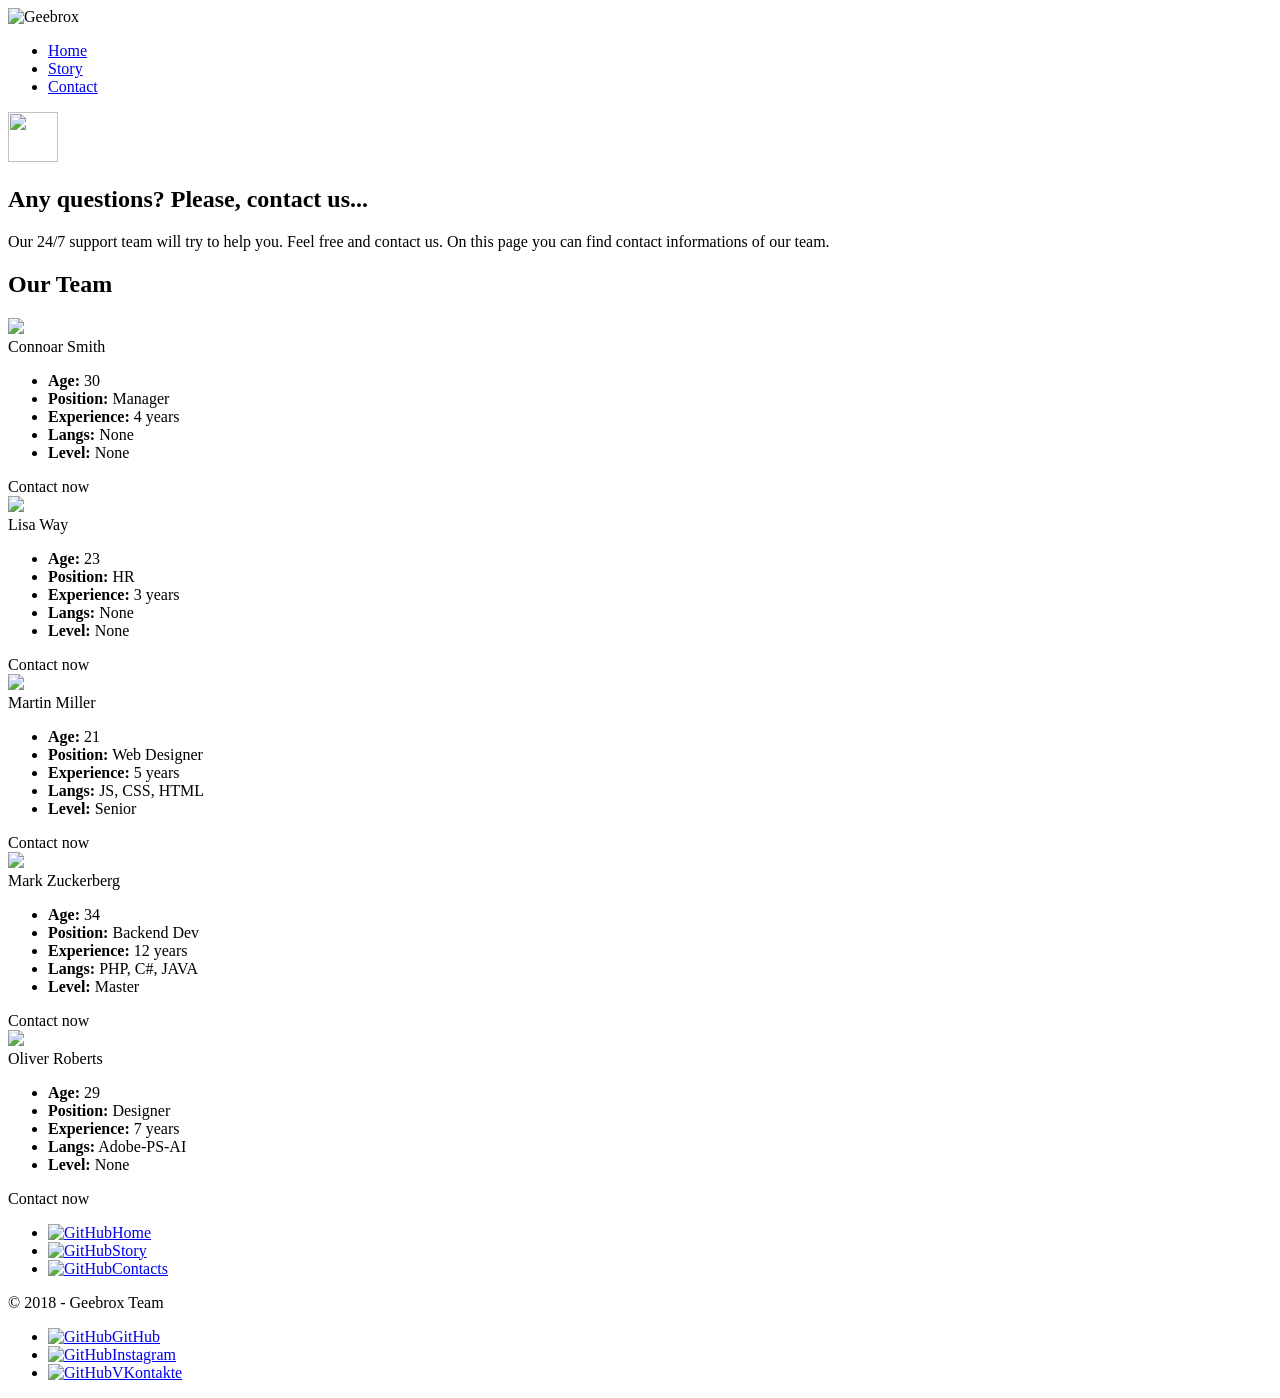
==== contact.html @ 7e5d699f "Add files via upload" ====
<!DOCTYPE html>
<html lang="en">
<head>
    <meta charset="UTF-8">
    <title>Geebrox Team | Contact</title>
    <link rel="stylesheet" href="css/main.css">
    <meta name="viewport" content="width=device-width, initial-scale=1">
    <link rel="apple-touch-icon" sizes="180x180" href="img/favicon/apple-touch-icon.png">
    <link rel="apple-touch-icon" sizes="180x180" href="img/favicon/apple-touch-icon.png">
    <link rel="icon" type="image/png" sizes="32x32" href="img/favicon/favicon-32x32.png">
    <link rel="icon" type="image/png" sizes="194x194" href="img/favicon/favicon-194x194.png">
    <link rel="icon" type="image/png" sizes="192x192" href="img/favicon/android-chrome-192x192.png">
    <link rel="icon" type="image/png" sizes="16x16" href="img/favicon/favicon-16x16.png">
    <link rel="manifest" href="img/favicon/site.webmanifest">
    <link rel="mask-icon" href="img/favicon/safari-pinned-tab.svg" color="#7a7a7a">
    <link rel="shortcut icon" href="img/favicon/favicon.ico">
    <meta name="apple-mobile-web-app-title" content="Geebrox">
    <meta name="application-name" content="Geebrox">
    <meta name="msapplication-TileColor" content="#2d89ef">
    <meta name="msapplication-TileImage" content="img/favicon/mstile-144x144.png">
    <meta name="msapplication-config" content="img/favicon/browserconfig.xml">
    <meta name="theme-color" content="#ffffff">
</head>
<body>
    
    <header>  
        <div class="header-container">
            <div class="logo"><img src="img/g_logo.jpg" alt="Geebrox"></div>
            <nav>
               	<ul>
                    <li><a href="index.html" title="Home">Home</a></li>
                    <li><a href="story.html" title="Story">Story</a></li>
                    <li><a href="contact.html" title="Contact" class="active">Contact</a></li>
                </ul>
            </nav>
        </div>
    </header>
    
    <article>
        <div class="article-container" id="contact-article">
            <div class="bg-mask"></div>
            <img onclick="document.getElementById('content').scrollIntoView(true)" class="button-down" src="img/down.gif" height="50px" width="50px">
            
            <div class="article-text">
                <h1>Any questions? Please, contact us...</h1>
                <p>Our 24/7 support team will try to help you. Feel free and contact us. On this page you can find contact informations of our team.</p>
            </div>
            <div class="content-contact" id="content">
            	<h1 class="contact-title">Our Team</h1>
            	<div class="content-contact-box">
            		<div class="contact-box">
            			<img src="img/avatars/3.jpg" class="contact-box-image">
            			<div class="contact-box-name">Connoar Smith</div>
            			<div class="contact-box-info">
							<ul>
								<li><b>Age:</b> 30</li>
								<li><b>Position:</b> Manager</li>
								<li><b>Experience:</b> 4 years</li>
								<li><b>Langs:</b> None</li>
								<li><b>Level:</b> None</li>
							</ul>
            			</div>
            			<div class="contact-box-button">Contact now</div>
            		</div>
            		
            		<div class="contact-box">
            			<img src="img/avatars/2.jpg" class="contact-box-image">
            			<div class="contact-box-name">Lisa Way</div>
            			<div class="contact-box-info">
							<ul>
								<li><b>Age:</b> 23</li>
								<li><b>Position:</b> HR</li>
								<li><b>Experience:</b> 3 years</li>
								<li><b>Langs:</b> None</li>
								<li><b>Level:</b> None</li>
							</ul>
            			</div>
            			<div class="contact-box-button">Contact now</div>
            		</div>
            		
            		<div class="contact-box">
            			<img src="img/avatars/1.jpg" class="contact-box-image">
            			<div class="contact-box-name">Martin Miller</div>
            			<div class="contact-box-info">
							<ul>
								<li><b>Age:</b> 21</li>
								<li><b>Position:</b> Web Designer</li>
								<li><b>Experience:</b> 5 years</li>
								<li><b>Langs:</b> JS, CSS, HTML</li>
								<li><b>Level:</b> Senior</li>
							</ul>
            			</div>
            			<div class="contact-box-button">Contact now</div>
            		</div>
            		
            		<div class="contact-box">
            			<img src="img/avatars/4.jpg" class="contact-box-image">
            			<div class="contact-box-name">Mark Zuckerberg</div>
            			<div class="contact-box-info">
							<ul>
								<li><b>Age:</b> 34</li>
								<li><b>Position:</b> Backend Dev</li>
								<li><b>Experience:</b> 12 years</li>
								<li><b>Langs:</b> PHP, C#, JAVA</li>
								<li><b>Level:</b> Master</li>
							</ul>
            			</div>
            			<div class="contact-box-button">Contact now</div>
            		</div>
            		
            		<div class="contact-box">
            			<img src="img/avatars/5.jpg" class="contact-box-image">
            			<div class="contact-box-name">Oliver Roberts</div>
            			<div class="contact-box-info">
							<ul>
								<li><b>Age:</b> 29</li>
								<li><b>Position:</b> Designer</li>
								<li><b>Experience:</b> 7 years</li>
								<li><b>Langs:</b> Adobe-PS-AI</li>
								<li><b>Level:</b> None</li>
							</ul>
            			</div>
            			<div class="contact-box-button">Contact now</div>
            		</div>
            	</div>
            </div>
        </div>
    </article>
    
    <footer></footer>
    <div class="footer-copy"></div>
    
    <div class="footer-copy-2">
       <div class="footer-left">
            <ul class="footer-links">
                <li><a href="index.html"><img class="footer-icon" src="img/home.png" alt="GitHub">Home</a></li>
                <li><a href="story.html"><img class="footer-icon" src="img/story.png" alt="GitHub">Story</a></li>
                <li><a href="contact.html"><img class="footer-icon" src="img/contacts.png" alt="GitHub">Contacts</a></li>
            </ul>
        </div>
        <div class="footer-center">
            <div class="footer-copy-right">
                <p>&copy; 2018 - Geebrox Team</p>
            </div>
        </div>
        <div class="footer-right">
            <ul class="footer-links">
                <li><a href="https://github.com/geebrox"><img class="footer-icon" src="img/github.png" alt="GitHub">GitHub</a></li>
                <li><a href="https://instagram.com/geebrox"><img class="footer-icon" src="img/instagram.png" alt="GitHub">Instagram</a></li>
                <li><a href="https://vk.com/geebrox"><img class="footer-icon" src="img/vk.svg" alt="GitHub">VKontakte</a></li>
            </ul>
        </div>
    </div>

</body>
</html>
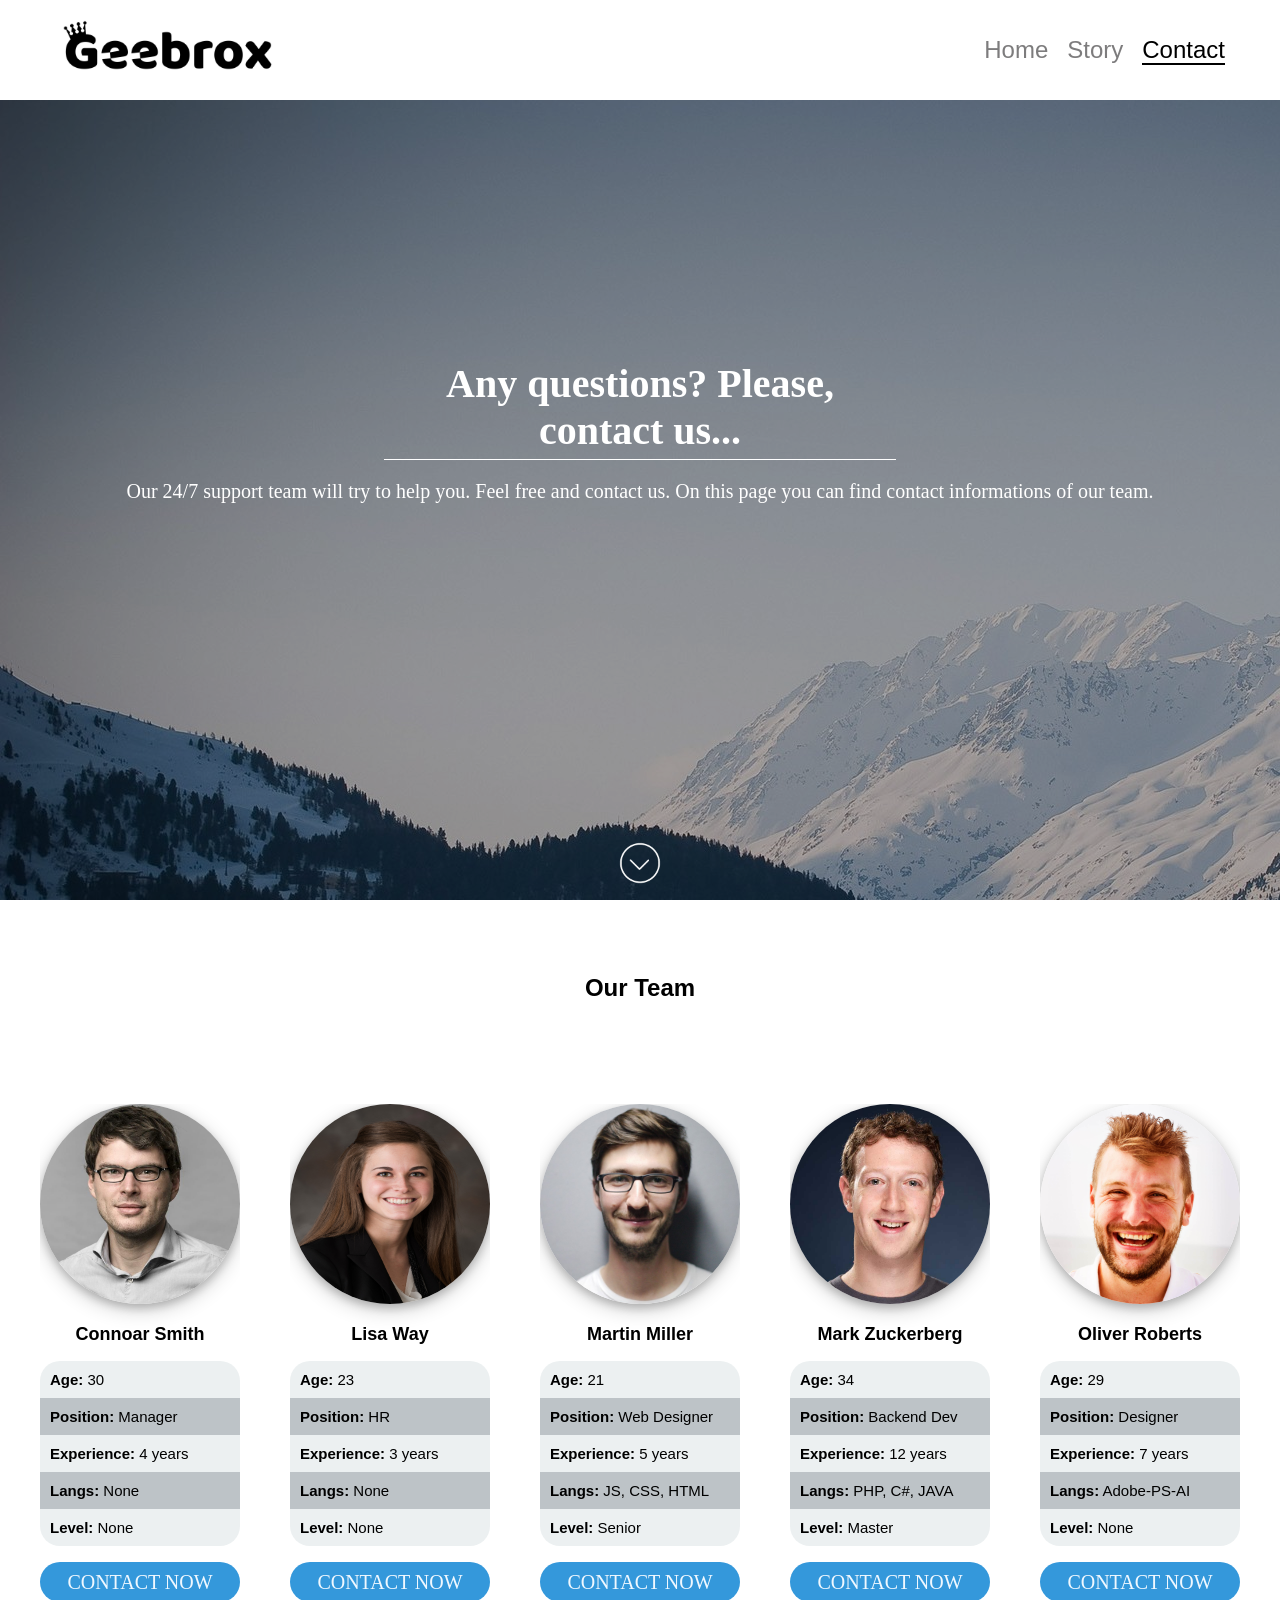
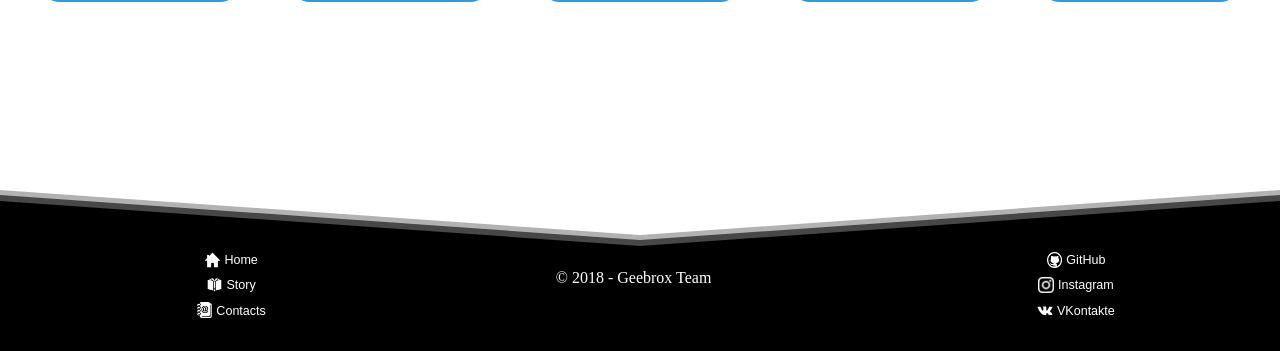
==== commit 196bf15e: "Add files via upload" ====
--- a/contact.html
+++ b/contact.html
@@ -1,6 +1,17 @@
 <!DOCTYPE html>
 <html lang="en">
 <head>
+	
+ 	<!-- Global site tag (gtag.js) - Google Analytics -->
+	<script async src="https://www.googletagmanager.com/gtag/js?id=UA-68333574-2"></script>
+	<script>
+	  window.dataLayer = window.dataLayer || [];
+	  function gtag(){dataLayer.push(arguments);}
+	  gtag('js', new Date());
+
+	  gtag('config', 'UA-68333574-2');
+	</script>
+   
     <meta charset="UTF-8">
     <title>Geebrox Team | Contact</title>
     <link rel="stylesheet" href="css/main.css">
--- a/css/main.css
+++ b/css/main.css
@@ -0,0 +1,483 @@
+html {
+  scroll-behavior: smooth;
+}
+
+body {
+    margin: 0;
+    padding: 0;
+}
+
+.header-container {
+    display: flex;
+    flex-direction: column;
+    padding: 20px 0;
+    margin: 0 20px;
+}
+
+.logo {
+    margin-left: 30px;
+}
+
+.logo img {
+    display: block;
+    height: 50px;
+    width: auto;
+    background-size: 100%;
+}
+
+nav {
+    margin-top: 9px;
+}
+
+header ul li {
+    display: inline;
+    padding: 0 15px 0 0;
+    font-size: 24px;
+    font-family: "Arial";
+}
+
+header ul li a {
+    text-decoration: none;
+    color: #7D7C7D;
+}
+
+li a.active {
+    color: #000000;
+    border-bottom: 2px solid #000000;
+    font-weight: 300;
+}
+
+li a:hover {
+    color: #B6B6B6;
+    border-bottom: 2px solid #B6B6B6;
+}
+
+
+.article-container {
+    background: #eee;
+    background-repeat: no-repeat;
+    height: calc(100vh - 100px);
+    background-size: 100%;
+    background-attachment: fixed;
+}
+
+#home-article {
+	background: url(../img/home_bg.jpeg);
+}
+
+#story-article {
+	background: url(../img/story_bg.jpg);
+}
+
+#contact-article {
+	background: url(../img/contact_bg.jpg);
+}
+
+.bg-mask {
+    background: rgba(0, 0, 0, 0.3);
+    width: 100%;
+    height: 100%;
+}
+
+.button-down {
+    position: relative;
+    bottom: 60px;
+    margin: 0 auto;
+    width: 50px;
+    height: 50px;
+    margin-left: calc(50% - 25px);
+	cursor: pointer;
+}
+
+#content {
+    height: calc(100vh - 100px);
+    background: white;
+    width: 100%;
+	display: flex;
+	align-content: center;
+	justify-content: center;
+	align-items: center;
+	overflow-x: scroll;
+}
+
+.story-content, .home-content {
+	flex-direction: column;
+}
+
+.content-contact {
+	display: block;
+	position: relative;
+}
+
+#content::-webkit-scrollbar {
+	height: 7px;
+}
+
+#content::-webkit-scrollbar-thumb {
+    background: #eee; 
+    border-radius: 10px;
+}
+
+#content::-webkit-scrollbar-thumb:hover {
+    background: #ccc; 
+}
+
+.article-text {
+    position: absolute;
+    top: 40%;
+    text-align: center;
+    align-content: center;
+    justify-content: center;
+    width: 100%;
+    margin: 0 auto;
+    font-family: "Calibri";
+    color: white;
+}
+
+.article-text > h1 {
+    border-bottom: 1px solid white;
+    padding-bottom: 5px;
+    width: auto;
+    font-size: 40px;
+    margin: 0 30%;
+}
+
+.article-text > p {
+    padding-top: 10px;
+    font-size: 20px;
+    margin: 10px 10px;
+}
+
+footer {
+    width: 100%;
+    height: 150px;
+    background: rgba(0, 0, 0, .3);
+    margin-top: calc(100vh - 10px);
+    clip-path: polygon(50% 30%, 100% 0, 100% 100%, 0 100%, 0 0);
+}
+
+.footer-copy {
+    width: 100%;
+    height: 150px;
+    background: #000;
+    top: calc(200% + 54px);
+    background: rgba(0, 0, 0, .6);
+    position: absolute;
+    clip-path: polygon(50% 30%, 100% 0, 100% 100%, 0 100%, 0 0);
+}
+
+.footer-copy-2 {
+    width: 100%;
+    height: 150px;
+    background: #000;
+    top: calc(200% + 59px);
+    position: absolute;
+    clip-path: polygon(50% 30%, 100% 0, 100% 100%, 0 100%, 0 0);
+    line-height: 4;
+    display: grid;
+    grid-template-columns: 33% 33% 33%;
+    color: white;
+    text-align: center;
+    line-height: 2;
+    font-family: "Arial";
+}
+
+.footer-center {
+    grid-column-start: 2;
+    grid-row-start: 1;
+    grid-row-end: 1;
+    align-self: center;
+}
+
+.footer-right {
+    grid-column-start: 3;
+    align-self: center;
+    margin-top: 20px;
+	font-size: calc(.2vw + 10px);
+}
+
+.footer-left {
+    grid-column-start: 1;
+    align-self: center;
+    margin-top: 20px;
+	font-size: calc(.2vw + 10px);
+}
+
+.footer-copy-right {
+    font-family: "Calibri";
+    margin-top: 20px;
+}
+
+.footer-links li {
+    display: block;
+    list-style-type: none;
+}
+
+.footer-links a {
+    color: white;
+    text-decoration: none;
+}
+
+.footer-icon {
+    height: calc(.3vw + 12px);
+    width: calc(.3vw + 12px);
+    padding-right: 4px;
+    top: 20px;
+    vertical-align: sub;
+}
+
+.home-card {
+	width: 300px;
+	height: 600px;
+	background: #fff;
+	border-radius: 20px;
+	box-shadow: 0 4px 8px 0 rgba(0, 0, 0, 0.2), 0 6px 20px 0 rgba(0, 0, 0, 0.19);
+	margin-left: 30px;
+	transition: 300ms ease-in-out;
+}
+
+.home-card:nth-child(1) {
+	margin-left: 0;
+}
+
+.home-card:hover {
+	box-shadow: 0 6px 10px 0 rgba(0, 0, 0, 0.31), 0 8px 22px 0 rgba(0, 0, 0, 0.3);
+	border-radius: 5px;
+}
+
+.home-card:hover .card-image img {
+	border-top-right-radius: 5px;
+	border-top-left-radius: 5px;
+}
+
+.card-image {
+	overflow: hidden;
+}
+
+.card-image img {
+	border-top-right-radius: 20px;
+	border-top-left-radius: 20px;
+	width: 300px;
+	height: 200px;
+	transition: 300ms ease-in-out;
+}
+
+.card-content {
+	padding: 10px;
+	font-family: "Arial";
+}
+
+.card-button {
+	width: 100px;
+	height: 35px;
+	border-radius: 50px;
+	background: #eee;
+	text-align: center;
+	text-transform: uppercase;
+	align-content: center;
+	justify-content: center;
+	align-items: center;
+	display: flex;
+	margin-top: 100px;
+	margin-left: calc(300px - 50% - 75px);
+	cursor: pointer;
+	transition: 300ms ease-in-out;
+}
+
+.card-button:hover {
+	width: 110px;
+	height: 40px;
+	background: #111;
+	color: aliceblue;
+}
+
+
+.story-article {
+	width: 80%;
+	background: #fff;
+	height: 200px;
+	margin-top: 30px;
+	border-radius: 20px;
+	overflow: hidden;
+	box-shadow: 0 4px 8px 0 rgba(0, 0, 0, 0.2), 0 6px 20px 0 rgba(0, 0, 0, 0.19);
+	display: flex;
+}
+
+.story-article:first-child {
+	margin-top: 0px;
+}
+
+.story-article-image {
+	display: none;
+}
+
+.story-article-content {
+	padding: 0 20px;
+	position: relative;
+	width: 100%;
+}
+
+.story-article-content-title {
+	font-family: "Arial";	
+}
+
+.story-article-content-text {
+	font-family: "Calibri";
+}
+
+.story-article-content-button {
+	background: #eee;
+	border-radius: 50px;
+	width: 70px;
+	text-align: center;
+	height: 30px;
+	text-transform: uppercase;
+	line-height: 1.9;
+	font-family: "Arial";
+	font-weight: 600;
+	color: #666;
+	position: absolute;
+	bottom: 20px;
+	right: 20px;
+	transition: 300ms ease-in-out;
+	cursor: pointer;
+}
+
+.story-article-content-button:hover {
+	background: #666;
+	color: #eee;
+}
+
+@media screen and (min-width : 720px) {
+    .header-container {
+        flex-direction: row;
+        justify-content: space-between;
+    }
+
+    .logo {
+        margin-left: 40px;
+    }
+
+    nav {
+        align-self: center;
+        margin: 0 20px 0 0;
+    }
+    
+    .footer-copy {
+        top: calc(200% - 5px);
+    }
+    
+    .footer-copy-2 {
+        top: calc(200% + 1px);
+    }
+	
+	.story-article-image {
+		width: 200px;
+		height: 200px;
+		display: inherit;
+	}
+}
+
+.contact-title {
+	position: absolute;
+	font-family: "Arial";
+	text-align: center;
+	top: 0;
+}
+
+.content-contact-box {
+	display: flex;
+	justify-content: center;
+	align-content: center;
+}
+
+.contact-box {
+	display: flex;
+	flex-direction: column;
+	width: 200px;
+	height: 500px;
+	overflow: hidden;
+	margin-left: 50px;
+}
+
+.contact-box:first-child {
+	margin-left: 0;
+}
+
+.contact-box-image {
+	border-radius: 50%;
+	width: 200px;
+	height: 200px;
+	box-shadow: 0 4px 8px 0 rgba(0, 0, 0, 0.2), 0 6px 20px 0 rgba(0, 0, 0, 0.19);
+}
+
+.contact-box-name {
+	font-family: "Arial";
+	text-align: center;
+	margin: 20px;
+	font-size: 18px;
+	font-weight: bolder;
+	margin-bottom: 0;
+}
+
+.contact-box-info {
+	width: 200px;
+	margin: 0 auto;
+}
+
+.contact-box-info > ul {
+	list-style: none;
+	padding: 0;
+}
+
+.contact-box-info li {
+	font-size: 15px;
+	font-family: sans-serif;
+	padding: 10px;
+	background-color: #ecf0f1;
+}
+
+.contact-box-info li:nth-child(2n) {
+	background-color: #bdc3c7;
+}
+
+.contact-box-info li:first-child {
+	border-top-left-radius: 20px;
+	border-top-right-radius: 20px;
+}
+
+.contact-box-info li:last-child {
+	border-bottom-left-radius: 20px;
+	border-bottom-right-radius: 20px;
+}
+
+.contact-box-button {
+	border-radius: 20px;
+	background: #3498db;
+	text-align: center;
+	text-transform: uppercase;
+	font-family: "Calibri";
+	font-size: 20px;
+	height: 40px;
+	line-height: 2;
+	color: aliceblue;
+	cursor: pointer;
+	transition: 300ms ease-in-out;
+}
+
+.contact-box-button:hover {
+	background: #2980b9;
+}
+
+.home-content-title {
+	padding-top: 0;
+	padding-bottom: 50px;
+	font-family: "Arial";
+	text-align: center;
+	margin-top: -50px;
+}
+
+.home-cards {
+	display: flex;
+	flex-direction: row;
+}
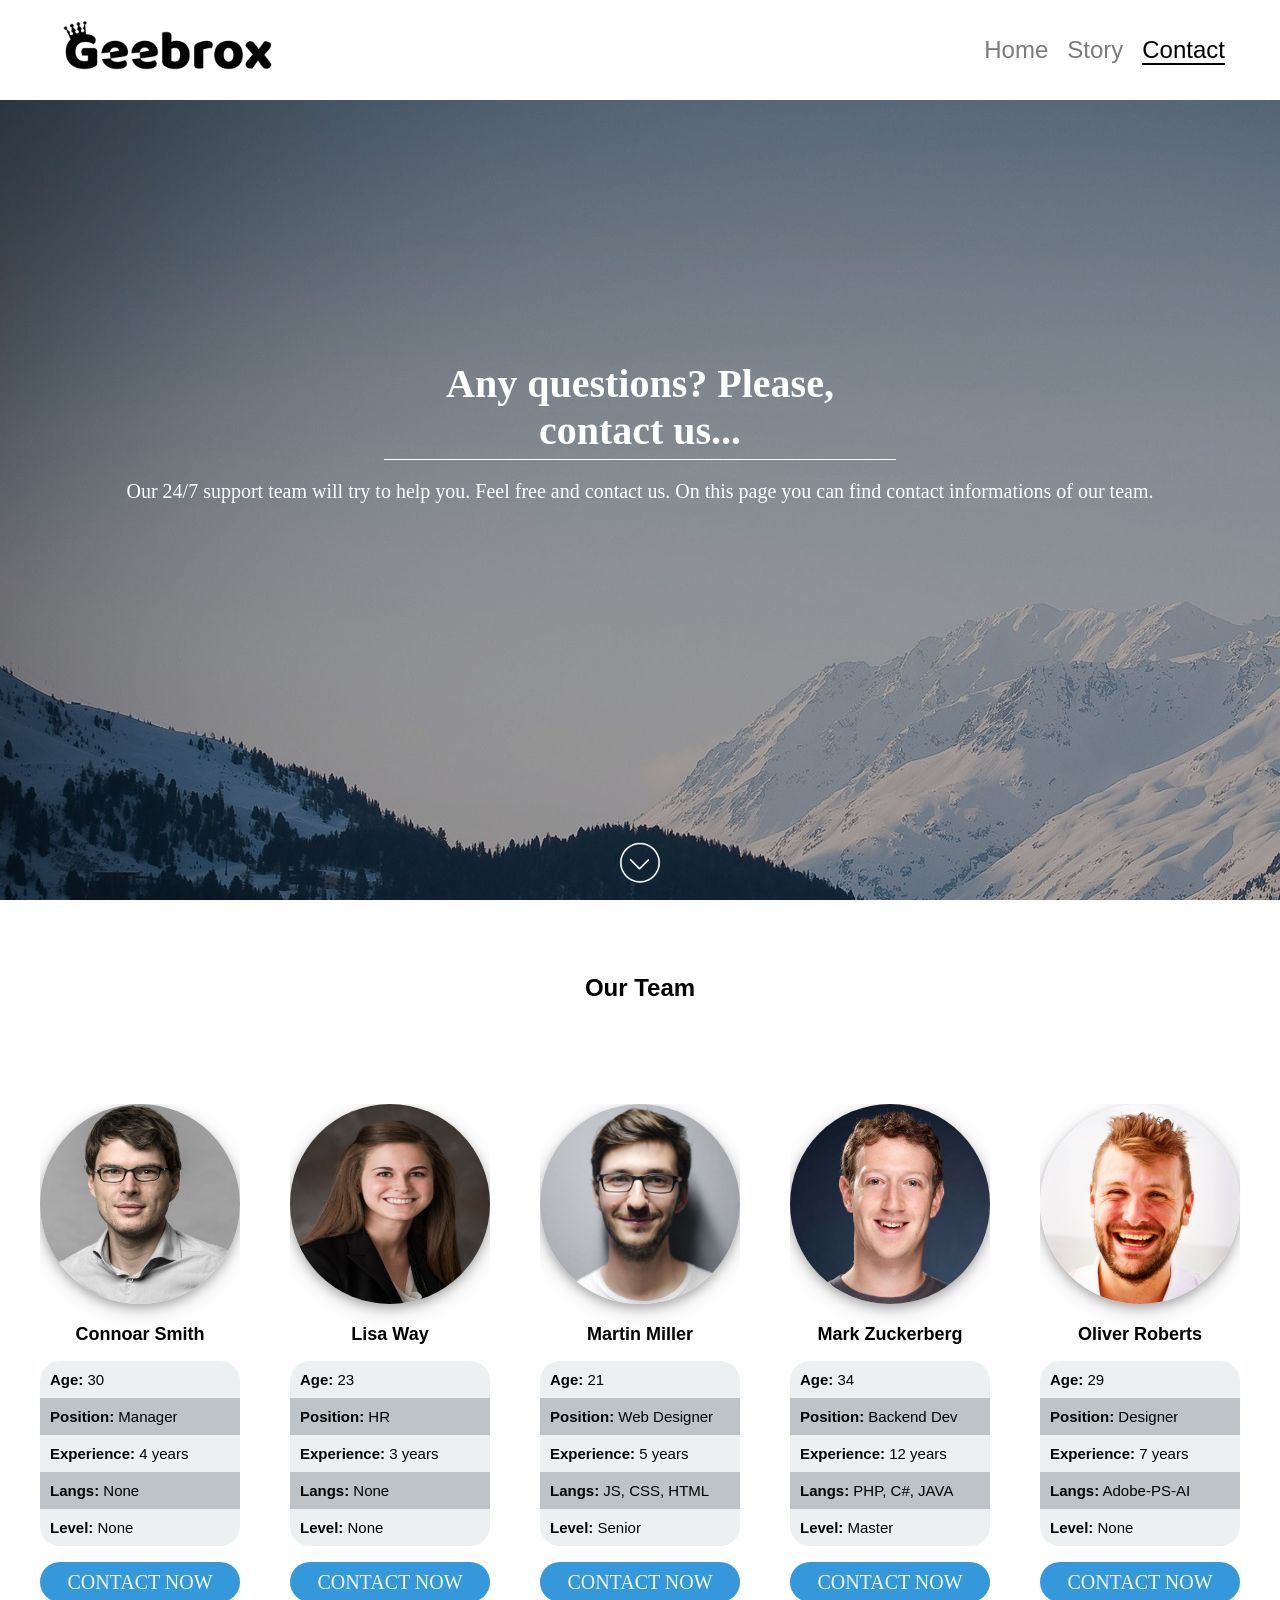
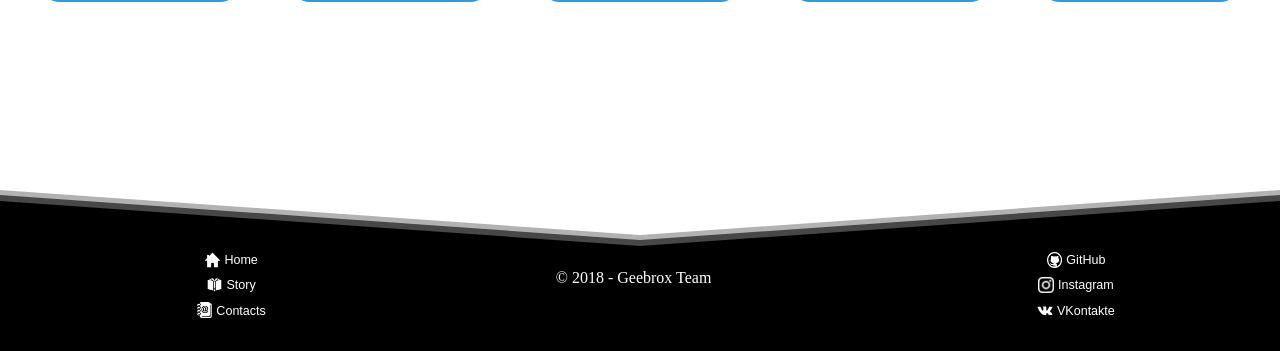
==== commit ca816c3e: "Add files via upload" ====
--- a/contact.html
+++ b/contact.html
@@ -1,18 +1,7 @@
 <!DOCTYPE html>
 <html lang="en">
 <head>
-	
- 	<!-- Global site tag (gtag.js) - Google Analytics -->
-	<script async src="https://www.googletagmanager.com/gtag/js?id=UA-68333574-2"></script>
-	<script>
-	  window.dataLayer = window.dataLayer || [];
-	  function gtag(){dataLayer.push(arguments);}
-	  gtag('js', new Date());
-
-	  gtag('config', 'UA-68333574-2');
-	</script>
-   
-    <meta charset="UTF-8">
+	<meta charset="UTF-8">
     <title>Geebrox Team | Contact</title>
     <link rel="stylesheet" href="css/main.css">
     <meta name="viewport" content="width=device-width, initial-scale=1">
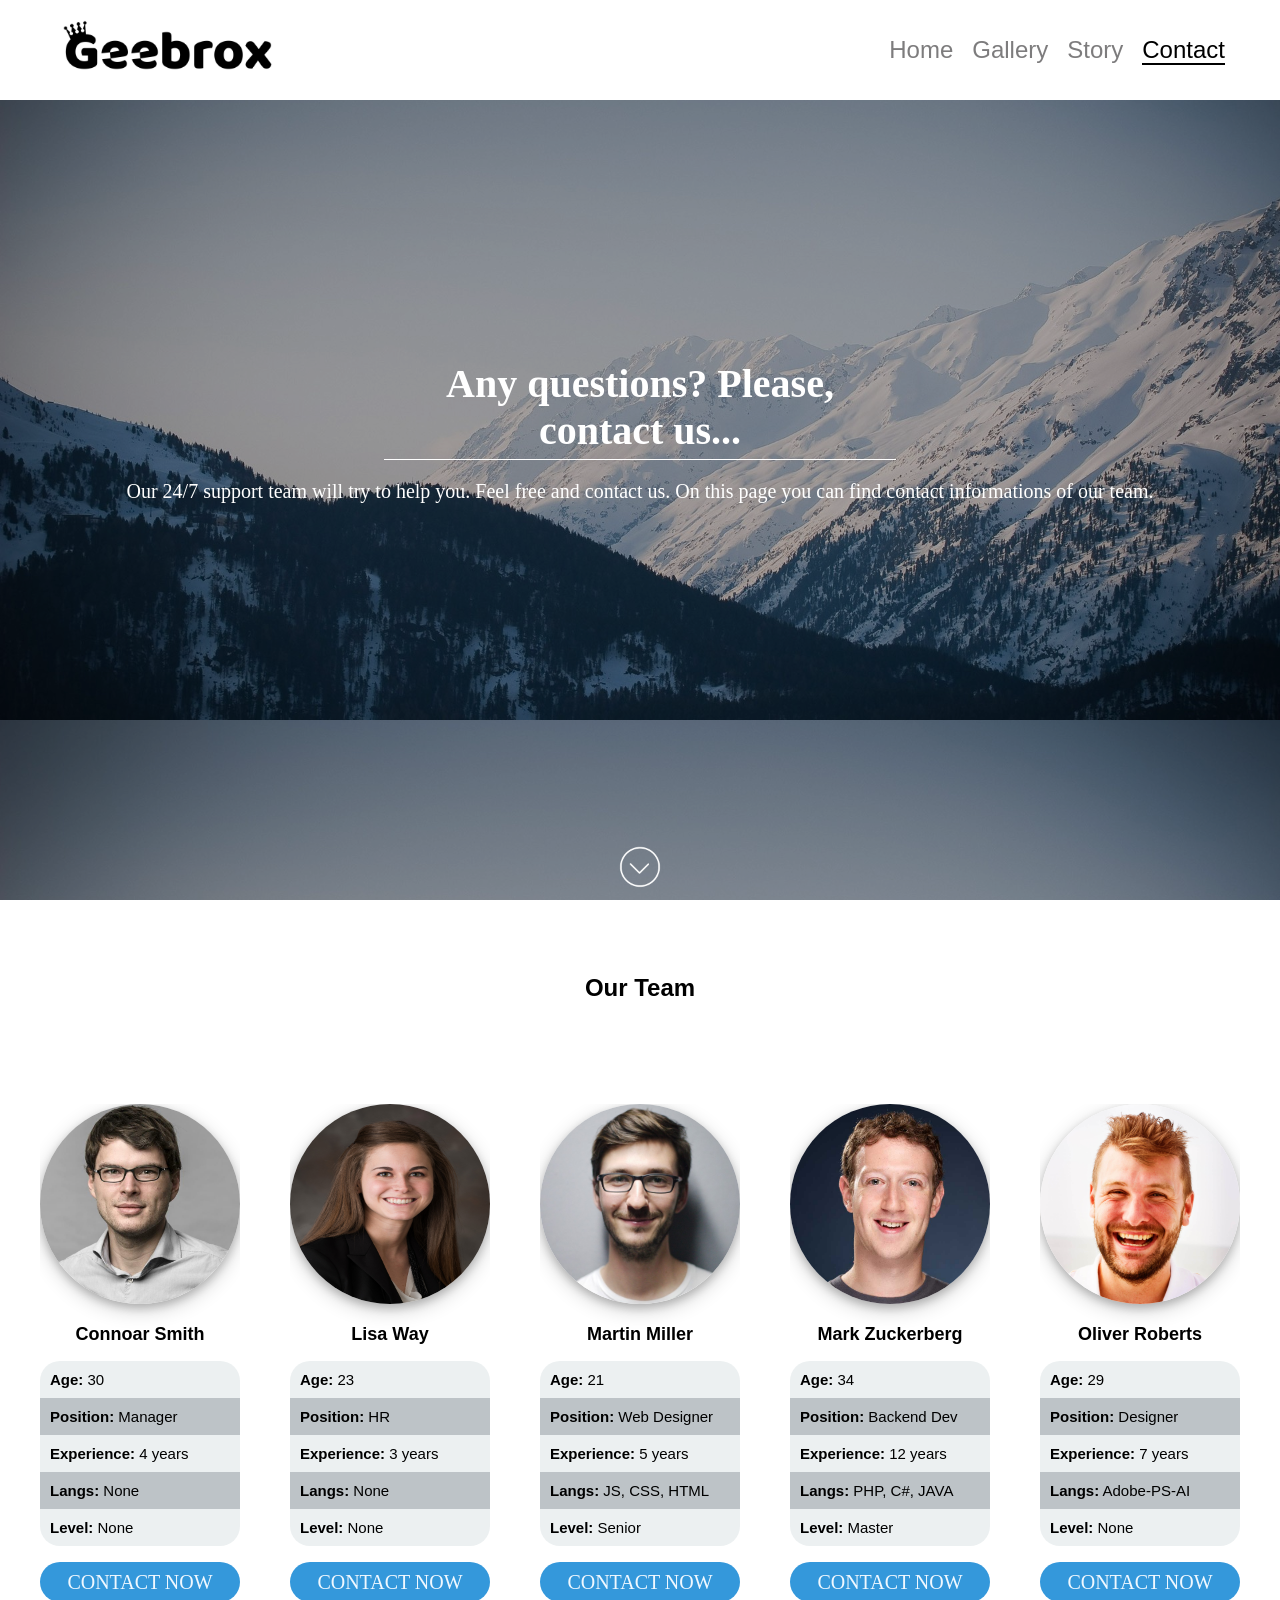
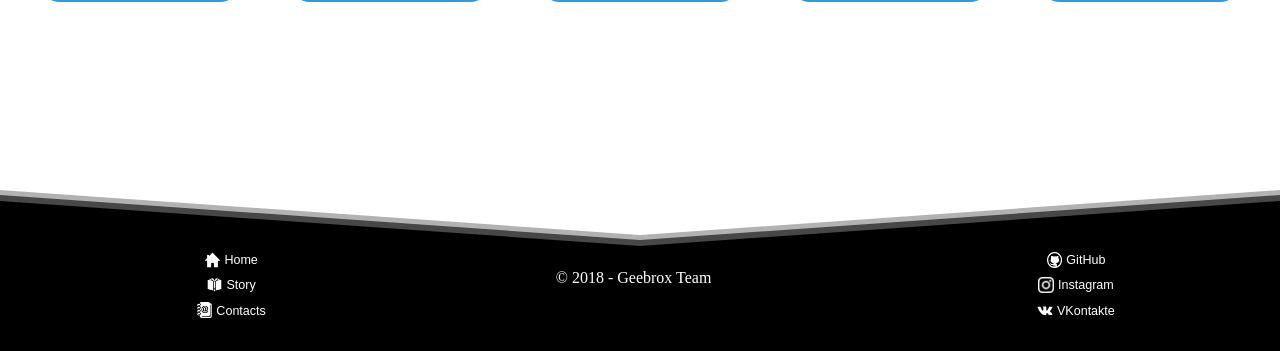
==== commit 6a0372a5: "Gallery Page Created" ====
--- a/contact.html
+++ b/contact.html
@@ -29,6 +29,7 @@
             <nav>
                	<ul>
                     <li><a href="index.html" title="Home">Home</a></li>
+                    <li><a href="gallery.html" title="Gallery">Gallery</a></li>
                     <li><a href="story.html" title="Story">Story</a></li>
                     <li><a href="contact.html" title="Contact" class="active">Contact</a></li>
                 </ul>
--- a/css/main.css
+++ b/css/main.css
@@ -1,10 +1,7 @@
-html {
-  scroll-behavior: smooth;
-}
-
 body {
     margin: 0;
     padding: 0;
+    scroll-behavior: smooth;
 }
 
 .header-container {
@@ -57,8 +54,6 @@
     background: #eee;
     background-repeat: no-repeat;
     height: calc(100vh - 100px);
-    background-size: 100%;
-    background-attachment: fixed;
 }
 
 #home-article {
@@ -71,6 +66,11 @@
 
 #contact-article {
 	background: url(../img/contact_bg.jpg);
+}
+
+#home-article, #story-article, #contact-article {
+	background-attachment: fixed;
+	background-size: 100%;
 }
 
 .bg-mask {
